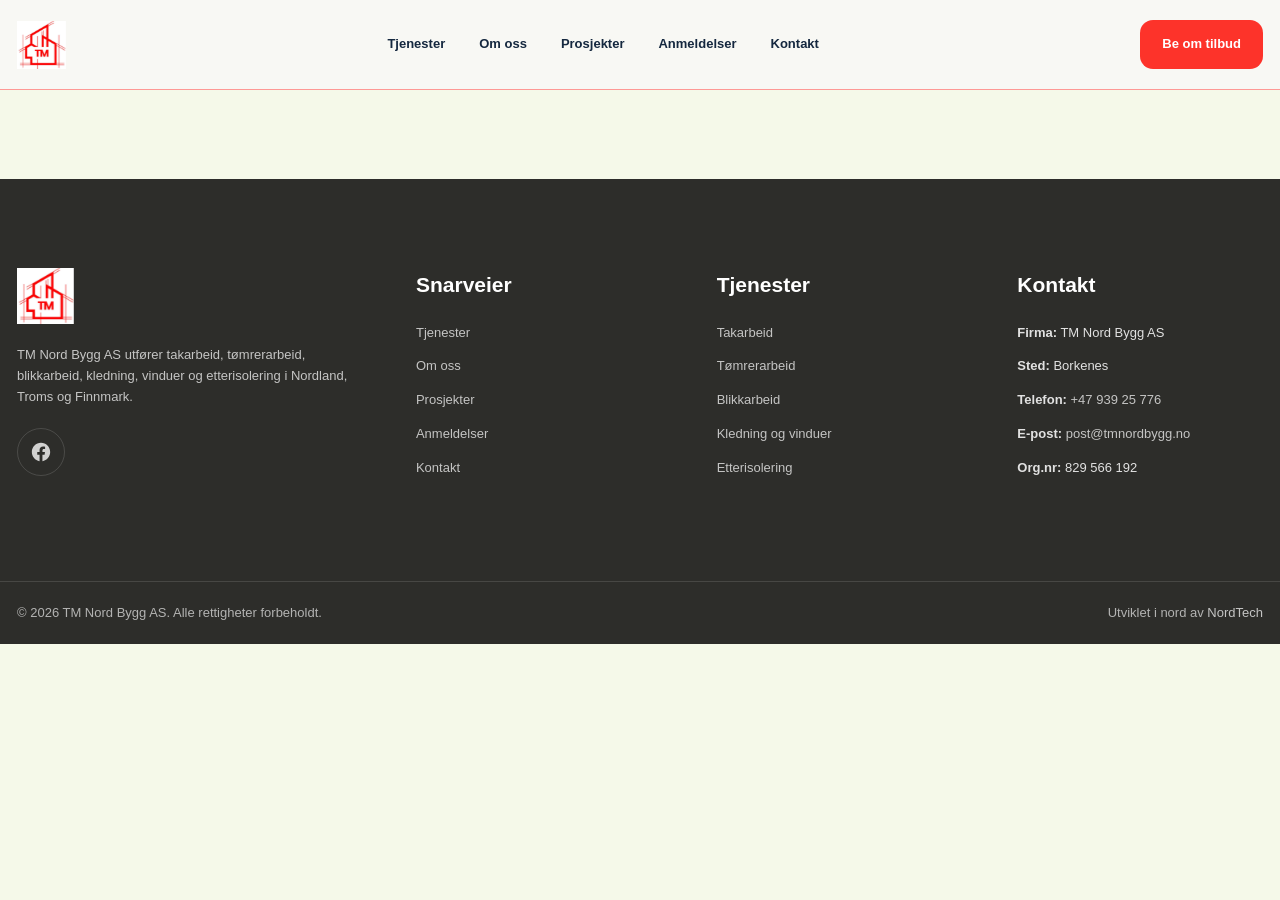
==== anmeldelser.html @ 3a271732 "change imgs to webp." ====
<!doctype html>
<html lang="no">
  <head>
    <meta charset="UTF-8" />
    <meta name="viewport" content="width=device-width, initial-scale=1.0" />
    <title>
      TM Nord Bygg AS | Tømrer- og takarbeid i Nordland og Troms og Finnmark
    </title>
    <meta
      name="description"
      content="TM Nord Bygg AS utfører takarbeid, tømrerarbeid, kledning, vinduer, etterisolering og utvalgte byggeprosjekter i Nordland, Troms og Finnmark."
    />
    <link rel="stylesheet" href="style.css" />
  </head>
  <body>
    <header class="site-header">
      <div class="container header-inner">
        <a href="index.html" class="logo">
          <img src="img/tmnordlogo 2.svg" alt="TM Nord Bygg AS" />
        </a>

        <nav class="main-nav" aria-label="Hovedmeny">
          <ul>
            <li><a href="tjenester.html">Tjenester</a></li>
            <li><a href="om.html">Om oss</a></li>
            <li><a href="prosjekter.html">Prosjekter</a></li>
            <li><a href="anmeldelser.html">Anmeldelser</a></li>
            <li><a href="kontakt.html">Kontakt</a></li>
          </ul>
        </nav>

        <a href="kontakt.html" class="btn btn-primary header-cta">Be om tilbud</a>

        <button
          class="menu-btn"
          type="button"
          aria-label="Åpne meny"
          aria-controls="menu-overlay"
          aria-expanded="false"
        >
          <span class="menu-icon" aria-hidden="true">
            <span></span>
            <span></span>
            <span></span>
          </span>
        </button>
      </div>

      <div class="menu-overlay" id="menu-overlay" aria-hidden="true">
        <div class="menu-panel">
          <nav class="menu-links" aria-label="Mobilmeny">
            <a href="tjenester.html">Tjenester</a>
            <a href="om.html">Om oss</a>
            <a href="prosjekter.html">Prosjekter</a>
            <a href="anmeldelser.html">Anmeldelser</a>
            <a href="kontakt.html">Kontakt</a>
            <a href="kontakt.html" class="btn btn-primary mobile-menu-cta"
              >Be om tilbud</a
            >
          </nav>
        </div>
      </div>
    </header>

    <footer class="site-footer">
  <div class="container footer-grid">
    <div class="footer-brand">
      <a href="index.html" class="footer-logo">
        <img src="img/tmnordlogo 2.svg" alt="TM Nord Bygg AS" />
      </a>

      <p class="footer-text">
        TM Nord Bygg AS utfører takarbeid, tømrerarbeid, blikkarbeid, kledning,
        vinduer og etterisolering i Nordland, Troms og Finnmark.
      </p>

      <a
        href="https://www.facebook.com/profile.php?id=100087555399994"
        target="_blank"
        rel="noopener noreferrer"
        class="footer-social"
        aria-label="Facebook"
      >
        <svg
          viewBox="0 0 24 24"
          aria-hidden="true"
          focusable="false"
        >
          <path
            d="M22 12.07C22 6.49 17.52 2 12 2S2 6.49 2 12.07c0 5.02 3.66 9.18 8.44 9.93v-7.02H7.9v-2.91h2.54V9.85c0-2.52 1.49-3.91 3.78-3.91 1.1 0 2.25.2 2.25.2v2.48H15.2c-1.25 0-1.64.78-1.64 1.58v1.89h2.8l-.45 2.91h-2.35V22c4.78-.75 8.44-4.91 8.44-9.93Z"
          />
        </svg>
      </a>
    </div>

    <div class="footer-column footer-nav">
      <h3>Snarveier</h3>
      <ul class="footer-links">
        <li><a href="tjenester.html">Tjenester</a></li>
        <li><a href="om.html">Om oss</a></li>
        <li><a href="prosjekter.html">Prosjekter</a></li>
        <li><a href="anmeldelser.html">Anmeldelser</a></li>
        <li><a href="kontakt.html">Kontakt</a></li>
      </ul>
    </div>

    <div class="footer-column footer-services">
      <h3>Tjenester</h3>
      <ul class="footer-links">
        <li><a href="tjenester.html">Takarbeid</a></li>
        <li><a href="tjenester.html">Tømrerarbeid</a></li>
        <li><a href="tjenester.html">Blikkarbeid</a></li>
        <li><a href="tjenester.html">Kledning og vinduer</a></li>
        <li><a href="tjenester.html">Etterisolering</a></li>
      </ul>
    </div>

    <div class="footer-column footer-contact-col">
      <h3>Kontakt</h3>
      <ul class="footer-contact">
        <li><strong>Firma:</strong> TM Nord Bygg AS</li>
        <li><strong>Sted:</strong> Borkenes</li>
        <li><strong>Telefon:</strong> <a href="tel:+4700000000">+47 939 25 776
</a></li>
        <li><strong>E-post:</strong> <a href="mailto:post@tmnordbygg.no">post@tmnordbygg.no</a></li>
        <li><strong>Org.nr:</strong> 829 566 192</li>
      </ul>
    </div>
  </div>

  <div class="footer-bottom">
    <div class="container footer-bottom-inner">
      <p>© 2026 TM Nord Bygg AS. Alle rettigheter forbeholdt.</p>
      <p>
        Utviklet i nord av
        <a
          href="https://nordtech.as"
          target="_blank"
          rel="noopener noreferrer"
        >
          NordTech
        </a>
      </p>
    </div>
  </div>
</footer>
    </main>
  </body>
  <script src="main.js"></script>
</html>
---- style.css ----
:root {
  /* Global colors */
  --color-bg: #f5f9e9;
  --color-surface: #f5f9e9;
  --color-surface-muted: #fe9995;
  --color-text: #15283f;
  --color-text-soft: #15283f;
  --color-heading: #15283f;
  --color-primary: #fd332a;
  --color-primary-hover: #15283f;
  --color-accent: #fd332a;
  --color-border: #fe9995;
  --color-shadow: rgba(0, 0, 0, 0.08);

  /* Fibonacci scale */
  --f-8: 8px;
  --f-13: 13px;
  --f-21: 21px;
  --f-34: 34px;
  --f-55: 55px;
  --f-89: 89px;
  --f-144: 144px;

  /* Typography */
  --text-xs: var(--f-13);
  --text-sm: var(--f-13);
  --text-base: var(--f-21);
  --text-md: var(--f-21);
  --text-lg: var(--f-34);
  --text-xl: var(--f-55);
  --text-hero: var(--f-55);

  /* Layout */
  --container-width: 1440px;
  --radius-sm: var(--f-13);
  --radius-md: var(--f-21);
  --radius-lg: var(--f-34);

  --space-8: var(--f-8);
  --space-13: var(--f-13);
  --space-21: var(--f-21);
  --space-34: var(--f-34);
  --space-55: var(--f-55);
  --space-89: var(--f-89);
  --space-144: var(--f-144);

  --shadow-soft: 0 var(--f-8) var(--f-21) var(--color-shadow);
  --transition: 0.3s ease;
  --header-height: 89px;
}

*,
*::before,
*::after {
  box-sizing: border-box;
}

html {
  scroll-behavior: smooth;
}

body {
  margin: 0;
  font-family: Arial, Helvetica, sans-serif;
  font-size: var(--text-sm);
  line-height: 1.6;
  color: var(--color-text);
  background: var(--color-bg);
}

body.menu-open {
  overflow: hidden;
}

img {
  display: block;
  max-width: 100%;
}

a {
  color: inherit;
  text-decoration: none;
}

p,
ul,
h1,
h2,
h3 {
  margin-top: 0;
}

.container {
  width: min(100% - var(--space-34), var(--container-width));
  margin-inline: auto;
}

.section {
  padding-block: var(--space-89);
}

.site-header {
  position: sticky;
  top: 0;
  z-index: 1000;
  background: rgba(248, 248, 245, 0.92);
  backdrop-filter: blur(var(--f-13));
  border-bottom: 1px solid var(--color-border);
}

.header-inner {
  position: relative;
  display: flex;
  align-items: center;
  justify-content: space-between;
  gap: var(--space-21);
  min-height: var(--space-89);
}

.logo {
  font-size: var(--text-base);
  font-weight: 700;
  color: var(--color-heading);
  letter-spacing: 0.02em;
}

.logo img {
  height: 48px;
  width: auto;
}

.main-nav ul {
  display: flex;
  align-items: center;
  gap: var(--space-34);
  padding: 0;
  margin: 0;
  list-style: none;
}

.main-nav a {
  color: var(--color-text-soft);
  font-weight: 600;
  transition: color var(--transition);
}

.main-nav a:hover,
.main-nav a:focus-visible {
  color: var(--color-primary);
}

.btn {
  display: inline-flex;
  align-items: center;
  justify-content: center;
  padding: var(--space-13) var(--space-21);
  border-radius: var(--radius-sm);
  border: 1px solid transparent;
  font-size: var(--text-sm);
  font-weight: 700;
  transition:
    background var(--transition),
    color var(--transition),
    border-color var(--transition),
    transform var(--transition);
}

.btn:hover,
.btn:focus-visible {
  transform: translateY(-2px);
}

.btn-primary {
  background: var(--color-primary);
  color: #ffffff;
}

.btn-primary:hover,
.btn-primary:focus-visible {
  background: var(--color-primary-hover);
}

.btn-secondary {
  background: transparent;
  color: var(--color-heading);
  border-color: var(--color-border);
}

.btn-secondary:hover,
.btn-secondary:focus-visible {
  border-color: var(--color-primary);
  color: var(--color-primary);
}

.text-link {
  display: inline-block;
  margin-top: var(--space-21);
  color: var(--color-primary);
  font-weight: 700;
}

.eyebrow {
  margin-bottom: var(--space-13);
  font-size: var(--text-xs);
  font-weight: 700;
  letter-spacing: 0.08em;
  text-transform: uppercase;
  color: var(--color-accent);
}

.section-heading {
  max-width: 987px;
  margin-inline: auto;
  margin-bottom: var(--space-55);
  text-align: center;
}

.section-heading.left {
  margin-inline: 0;
  text-align: left;
}

.section-heading h2 {
  margin-bottom: var(--space-21);
  font-size: var(--text-xl);
  line-height: 1.1;
  color: var(--color-heading);
}

.section-heading p {
  color: var(--color-text-soft);
  font-size: var(--text-sm);
}

.hero {
  padding-top: var(--space-89);
  padding-bottom: var(--space-144);
  background-image: url('img/snow-guard-for-safety-in-winter-on-house-roof-top-2026-03-17-05-08-16-utc.webp');
  background-size: cover;
  background-position: center;
}

.hero-grid {
  display: grid;
  grid-template-columns: 1.618fr 1fr;
  gap: var(--space-55);
  align-items: center;
}

.hero-content {
  background-color: rgba(255, 255, 255, 0.7);
  padding: var(--space-34);
  border-radius: var(--radius-md);
  display: flex;
  flex-direction: column;
  gap: var(--space-21);
}

.hero-content h1 {
  max-width: 987px;
  margin-bottom: var(--space-34);
  font-size: var(--text-hero);
  line-height: 1.05;
  color: var(--color-heading);
}

.hero-text {
  max-width: 754px;
  margin-bottom: var(--space-34);
  font-size: var(--text-base);
  color: var(--color-text-soft);
}

.hero-actions {
  display: flex;
  flex-wrap: wrap;
  gap: var(--space-21);
  margin-bottom: var(--space-34);
}

.card-label {
  margin-bottom: var(--space-13);
  font-size: var(--text-xs);
  font-weight: 700;
  color: var(--color-accent);
  text-transform: uppercase;
  letter-spacing: 0.08em;
}

.hero-card-box h2 {
  margin-bottom: var(--space-21);
  font-size: var(--text-lg);
  line-height: 1.12;
  color: var(--color-heading);
}

.hero-card-box p {
  color: var(--color-text-soft);
}

.service-grid,
.project-grid,
.review-grid {
  display: grid;
  grid-template-columns: repeat(2, 1fr);
  gap: var(--space-34);
}

.project-card,
.review-card,
.why-card,
.fact-card {
  background: var(--color-surface);
  border: 1px solid var(--color-border);
  border-radius: var(--radius-md);
  box-shadow: var(--shadow-soft);
}

.service-card {
  position: relative;
  overflow: hidden;
  min-height: 320px;
  padding: var(--space-34);
  display: flex;
  flex-direction: column;
  justify-content: flex-end;
  background-size: cover;
  background-position: center;
  background-repeat: no-repeat;
  border: 1px solid var(--color-border);
  border-radius: var(--radius-md);
  box-shadow: var(--shadow-soft);
  isolation: isolate;
}

.service-card::before {
  content: '';
  position: absolute;
  inset: 0;
  background: linear-gradient(
    to top,
    rgba(45, 45, 42, 0.78) 0%,
    rgba(45, 45, 42, 0.5) 45%,
    rgba(45, 45, 42, 0.2) 100%
  );
  z-index: -1;
}

.service-card h3,
.service-card p {
  position: relative;
  z-index: 1;
}

.service-card h3 {
  margin-bottom: var(--space-13);
  font-size: var(--text-lg);
  line-height: 1.15;
  color: #ffffff;
}

.service-card p {
  color: rgba(255, 255, 255, 0.9);
}

.service-card-roof {
  background-image: url('img/roof.webp');
}

.service-card-carpentry {
  background-image: url('img/tomrer.webp');
}

.service-card-facade {
  background-image: url('img/kledning.webp');
}

.service-card-blikk {
  background-image: url('img/blikk.webp');
}
.service-cta {
  margin-top: var(--space-34);
  display: flex;

  align-items: stretch;
}
.why-card h3,
.project-body h3,
.review-top h3 {
  margin-bottom: var(--space-13);
  font-size: var(--text-lg);
  line-height: 1.15;
  color: var(--color-heading);
}

.why-card p,
.project-body p,
.review-text,
.about-content p,
.fact-card p {
  color: var(--color-text-soft);
}

.about-grid {
  display: grid;
  grid-template-columns: 1.618fr 1fr;
  gap: var(--space-55);
  align-items: start;
}

.about-content p + p {
  margin-top: var(--space-21);
}

.about-facts {
  display: grid;
  gap: var(--space-21);
}

.fact-card {
  padding: var(--space-34);
}

.fact-number {
  display: inline-block;
  margin-bottom: var(--space-13);
  font-size: var(--text-lg);
  font-weight: 700;
  color: var(--color-accent);
}

.project-card {
  overflow: hidden;
}

.project-image {
  min-height: 233px;
  background-size: cover;
  background-position: center;
}

.project-image-one {
  background:
    linear-gradient(rgba(17, 21, 18, 0.28), rgba(17, 21, 18, 0.28)),
    url('img/byttetak.webp');
  background-size: cover;
  background-position: center;
  background-repeat: no-repeat;
}

.project-image-two {
  background:
    linear-gradient(rgba(17, 21, 18, 0.28), rgba(17, 21, 18, 0.28)),
    url('img/byttekledning.webp');
  background-size: cover;
  background-position: center;
  background-repeat: no-repeat;
}

.project-image-three {
  background:
    linear-gradient(rgba(17, 21, 18, 0.28), rgba(17, 21, 18, 0.28)),
    url('img/bytteavtak.webp');
  background-size: cover;
  background-position: center;
  background-repeat: no-repeat;
}

.project-body {
  padding: var(--space-34);
}

.project-meta {
  margin-bottom: var(--space-13);
  font-size: var(--text-xs);
}

.why-grid {
  display: grid;
  grid-template-columns: repeat(4, 1fr);
  gap: var(--space-21);
}

.why-card {
  padding: var(--space-34);
}

.review-card {
  padding: var(--space-34);
}

.review-top {
  display: flex;
  align-items: start;
  justify-content: space-between;
  gap: var(--space-21);
  margin-bottom: var(--space-21);
}

.stars {
  font-size: var(--text-sm);
  color: goldenrod;
  white-space: nowrap;
}

.review-text {
  margin-bottom: var(--space-34);
}

.review-author {
  display: flex;
  align-items: center;
  gap: var(--space-13);
}

.author-badge {
  display: grid;
  place-items: center;
  width: var(--space-55);
  height: var(--space-55);
  border-radius: 50%;
  background: var(--color-primary);
  color: #ffffff;
  font-weight: 700;
}

.author-badge-1 {
  background: #fd332a;
}

.author-badge-2 {
  background: #007bff;
}

.author-badge-3 {
  background: #28a745;
}

.cta-box {
  display: flex;
  align-items: center;
  justify-content: space-between;
  gap: var(--space-34);
  padding: var(--space-55);
  background: var(--color-primary-hover);
  border-radius: var(--radius-lg);
  box-shadow: var(--shadow-soft);
}

.cta-content .eyebrow {
  color: #f3d9a8;
}

.cta-content h2 {
  margin-bottom: var(--space-21);
  font-size: var(--text-xl);
  line-height: 1.1;
  color: #ffffff;
}

.cta-content p {
  margin: 0;
  color: rgba(255, 255, 255, 0.84);
}

.cta-actions {
  display: flex;
  flex-wrap: wrap;
  gap: var(--space-21);
}

.cta .btn-primary {
  background: #ffffff;
  color: var(--color-primary);
}

.cta .btn-primary:hover,
.cta .btn-primary:focus-visible {
  background: var(--color-surface-muted);
}

.cta .btn-secondary {
  color: #ffffff;
  border-color: rgba(255, 255, 255, 0.34);
}

.cta .btn-secondary:hover,
.cta .btn-secondary:focus-visible {
  border-color: #ffffff;
  color: #ffffff;
}

/* MOBILE MENU */
.menu-btn {
  display: none;
  position: relative;
  z-index: 1002;
  width: 55px;
  height: 55px;
  padding: 0;
  border: 1px solid var(--color-border);
  border-radius: 50%;
  background: var(--color-surface);
  cursor: pointer;
}

.menu-icon {
  position: relative;
  display: block;
  width: 24px;
  height: 18px;
  margin: 0 auto;
}

.menu-icon span {
  position: absolute;
  left: 0;
  width: 100%;
  height: 2px;
  border-radius: 999px;
  background: var(--color-heading);
  transition:
    transform 0.3s ease,
    opacity 0.3s ease,
    top 0.3s ease;
}

.menu-icon span:nth-child(1) {
  top: 0;
}

.menu-icon span:nth-child(2) {
  top: 8px;
}

.menu-icon span:nth-child(3) {
  top: 16px;
}

.menu-btn.is-open .menu-icon span:nth-child(1) {
  top: 8px;
  transform: rotate(45deg);
}

.menu-btn.is-open .menu-icon span:nth-child(2) {
  opacity: 0;
}

.menu-btn.is-open .menu-icon span:nth-child(3) {
  top: 8px;
  transform: rotate(-45deg);
}

.menu-overlay {
  position: fixed;
  top: var(--header-height);
  left: 0;
  width: 100%;
  height: calc(100dvh - var(--header-height));
  background: rgba(45, 45, 42, 0.45);
  opacity: 0;
  visibility: hidden;
  pointer-events: none;
  transition:
    opacity 0.3s ease,
    visibility 0.3s ease;
  z-index: 999;
}

.menu-overlay.is-open {
  opacity: 1;
  visibility: visible;
  pointer-events: auto;
}

.menu-panel {
  width: 100%;
  background: var(--color-bg);
  border-top: 1px solid var(--color-border);
  box-shadow: var(--shadow-soft);
  transform: translateY(-20px);
  opacity: 0;
  transition:
    transform 0.3s ease,
    opacity 0.3s ease;
}

.menu-overlay.is-open .menu-panel {
  transform: translateY(0);
  opacity: 1;
}

.menu-links {
  display: flex;
  flex-direction: column;
  gap: var(--space-8);
  width: min(100% - var(--space-21), var(--container-width));
  margin: 0 auto;
  padding: var(--space-34) 0;
}

.menu-links a {
  padding: var(--space-13) 0;
  font-size: var(--text-md);
  font-weight: 700;
  color: var(--color-heading);
  border-bottom: 1px solid rgba(0, 0, 0, 0.08);
}

.menu-links a:last-child {
  border-bottom: 0;
}

.mobile-menu-cta {
  margin-top: var(--space-13);
  width: 100%;
}

@media (max-width: 1200px) {
  .hero-grid,
  .about-grid,
  .why-grid {
    grid-template-columns: 1fr 1fr;
  }

  .why-grid {
    gap: var(--space-34);
  }
}

@media (max-width: 987px) {
  .main-nav,
  .header-cta {
    display: none;
  }

  .menu-btn {
    display: inline-flex;
    align-items: center;
    justify-content: center;
    flex-shrink: 0;
  }

  .hero-grid,
  .about-grid,
  .service-grid,
  .project-grid,
  .review-grid,
  .why-grid,
  .cta-box {
    grid-template-columns: 1fr;
  }

  .hero-grid,
  .about-grid {
    display: grid;
  }

  .cta-box {
    display: grid;
  }

  .hero-content h1 {
    font-size: var(--text-xl);
  }

  .section-heading h2,
  .cta-content h2 {
    font-size: var(--text-lg);
  }

  .hero-text,
  .project-body h3,
  .why-card h3,
  .review-top h3 {
    font-size: var(--text-md);
  }
}

@media (min-width: 988px) {
  .menu-overlay {
    display: none;
  }
}

@media (max-width: 610px) {
  :root {
    --header-height: 72px;
  }

  .section {
    padding-block: var(--space-55);
  }

  .header-inner {
    min-height: var(--space-55);
  }

  .logo img {
    height: 40px;
  }

  .hero {
    padding-top: var(--space-55);
    padding-bottom: var(--space-89);
  }

  .hero-actions,
  .cta-actions {
    flex-direction: column;
    align-items: stretch;
  }

  .container {
    width: min(100% - var(--space-21), var(--container-width));
  }

  .service-card,
  .project-body,
  .review-card,
  .why-card,
  .fact-card,
  .cta-box,
  .hero-content {
    padding: var(--space-21);
  }

  .menu-btn {
    width: 48px;
    height: 48px;
  }

  .menu-links {
    padding: var(--space-21) 0;
  }
}
.site-footer {
  margin-top: var(--space-89);
  background: #2d2d2a;
  color: rgba(255, 255, 255, 0.86);
}

.footer-grid {
  display: grid;
  grid-template-columns: 1.4fr 1fr 1fr 1fr;
  gap: var(--space-55);
  padding-block: var(--space-89);
}

.footer-logo img {
  height: 56px;
  width: auto;
  margin-bottom: var(--space-21);
}

.footer-text {
  max-width: 420px;
  margin-bottom: var(--space-21);
  color: rgba(255, 255, 255, 0.72);
}

.footer-column h3 {
  margin-bottom: var(--space-21);
  font-size: var(--text-base);
  color: #ffffff;
}

.footer-links,
.footer-contact {
  margin: 0;
  padding: 0;
  list-style: none;
}

.footer-links li,
.footer-contact li {
  margin-bottom: var(--space-13);
}

.footer-links a,
.footer-contact a,
.footer-bottom a {
  color: rgba(255, 255, 255, 0.72);
  transition: color var(--transition);
}

.footer-links a:hover,
.footer-links a:focus-visible,
.footer-contact a:hover,
.footer-contact a:focus-visible,
.footer-bottom a:hover,
.footer-bottom a:focus-visible {
  color: var(--color-surface-muted);
}

.footer-social {
  display: inline-flex;
  align-items: center;
  justify-content: center;
  width: 48px;
  height: 48px;
  border: 1px solid rgba(255, 255, 255, 0.14);
  border-radius: 50%;
  color: rgba(255, 255, 255, 0.78);
  transition:
    color var(--transition),
    border-color var(--transition),
    transform var(--transition),
    background var(--transition);
}

.footer-social svg {
  width: 22px;
  height: 22px;
  fill: currentColor;
}

.footer-social:hover,
.footer-social:focus-visible {
  color: #ffffff;
  border-color: var(--color-surface-muted);
  background: rgba(255, 255, 255, 0.06);
  transform: translateY(-2px);
}

.footer-bottom {
  border-top: 1px solid rgba(255, 255, 255, 0.12);
}

.footer-bottom-inner {
  display: flex;
  align-items: center;
  justify-content: space-between;
  gap: var(--space-21);
  padding-block: var(--space-21);
}

.footer-bottom p {
  margin: 0;
  color: rgba(255, 255, 255, 0.64);
}

@media (max-width: 987px) {
  .footer-grid {
    grid-template-columns: 1fr 1fr;
    gap: var(--space-34);
    padding-block: var(--space-55);
  }

  .footer-bottom-inner {
    flex-direction: column;
    align-items: flex-start;
  }
}

@media (max-width: 610px) {
  .site-footer {
    margin-top: var(--space-55);
  }

  .footer-grid {
    grid-template-columns: 1fr 1fr;
    gap: var(--space-34) var(--space-21);
    padding-block: var(--space-34);
    align-items: start;
  }

  .footer-brand,
  .footer-services {
    display: none;
  }

  .footer-nav,
  .footer-contact-col {
    display: block;
  }

  .footer-column h3 {
    margin-bottom: var(--space-13);
    font-size: var(--text-sm);
  }

  .footer-links li,
  .footer-contact li {
    margin-bottom: var(--space-8);
    font-size: 14px;
    line-height: 1.45;
  }

  .footer-contact strong {
    display: block;
    margin-bottom: 2px;
    color: rgba(255, 255, 255, 0.92);
    font-size: 13px;
  }

  .footer-bottom-inner {
    flex-direction: column;

    gap: 6px;
    padding-block: var(--space-13);
  }

  .footer-bottom p {
    font-size: 13px;
    line-height: 1.4;
    text-align: center;
  }
}
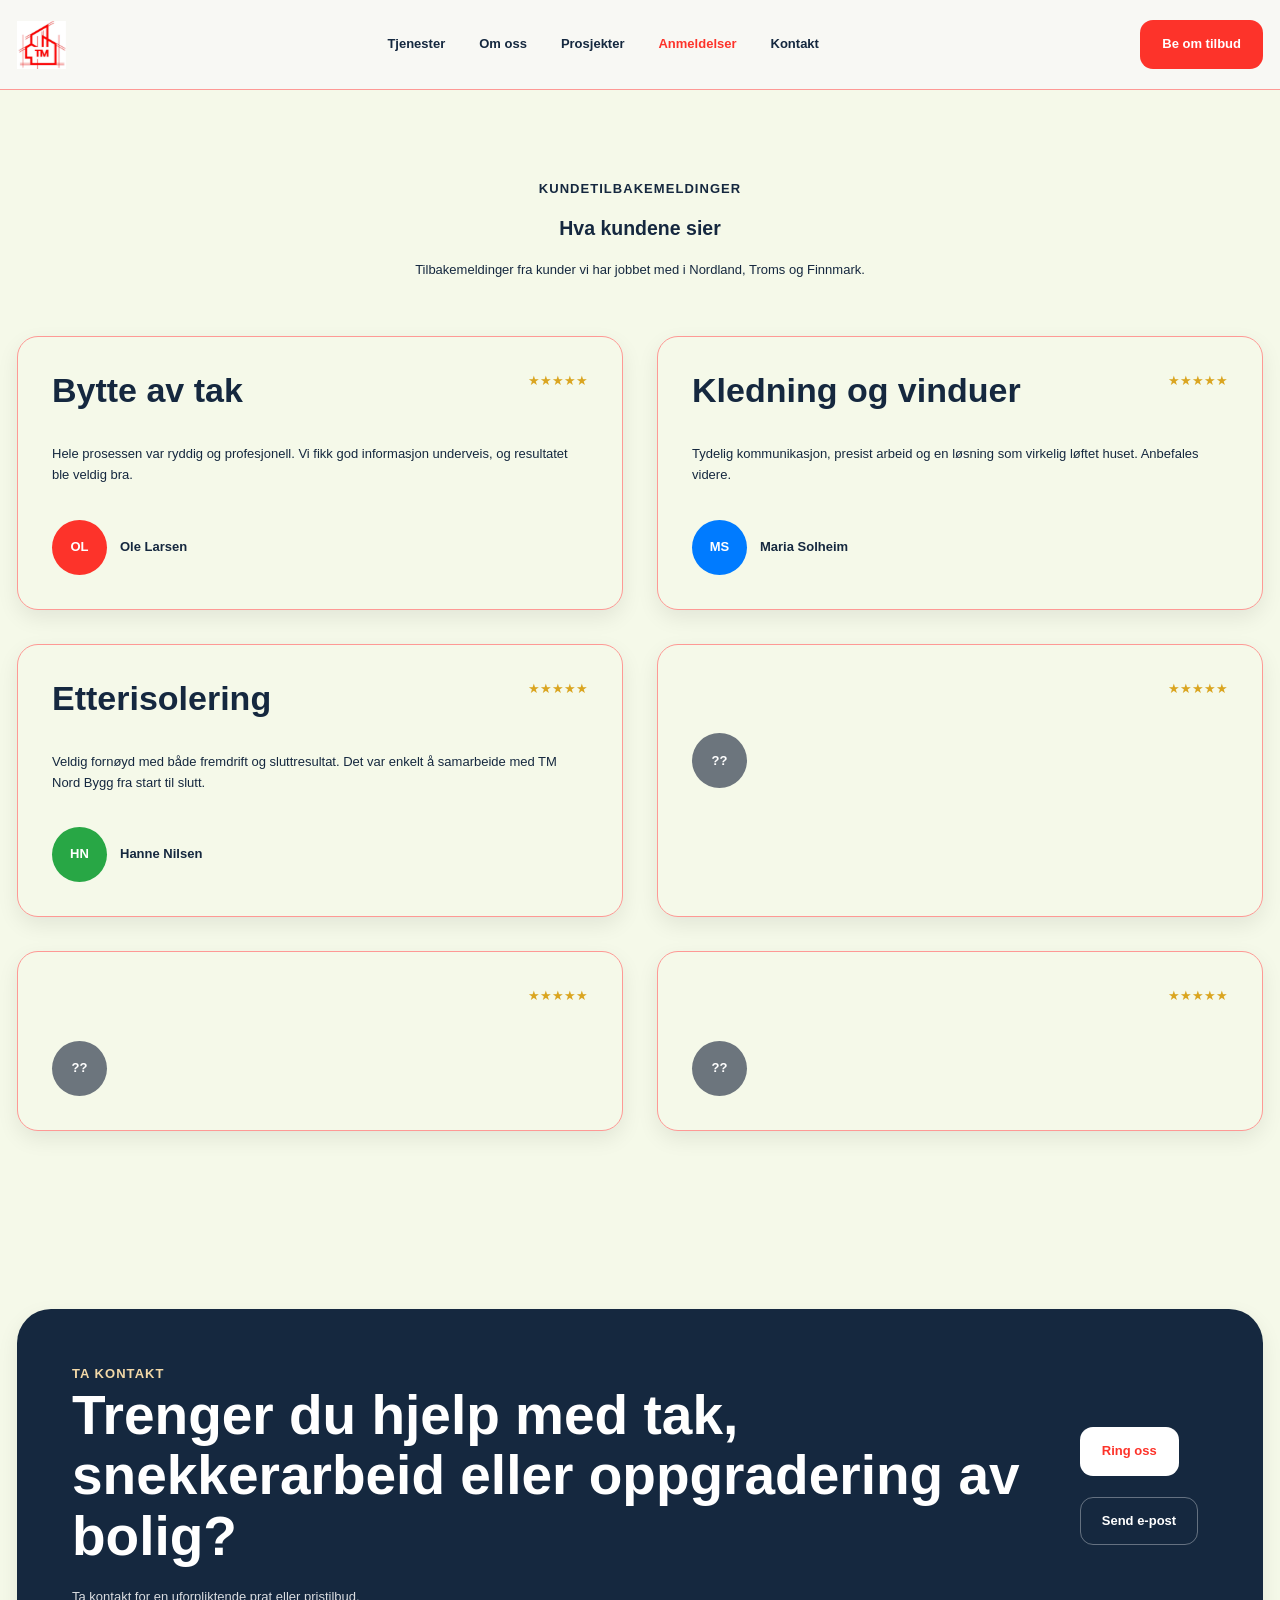
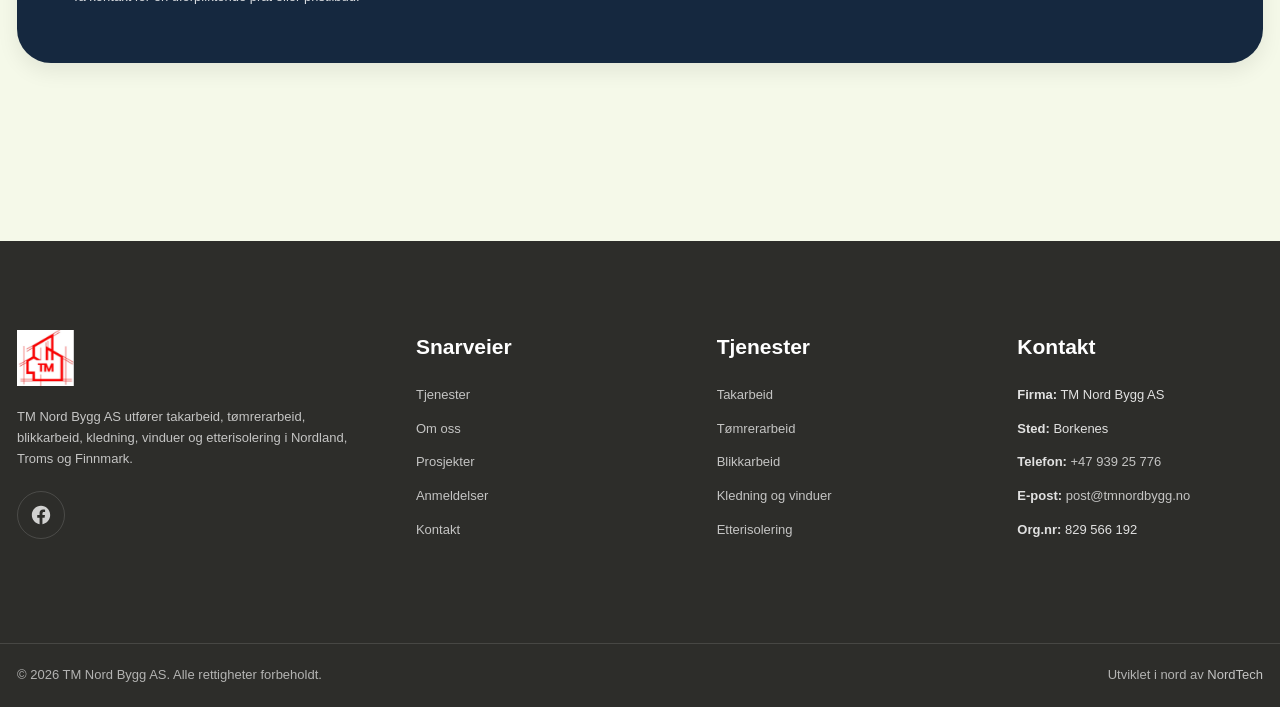
==== commit 87e16100: "rebuild from one to multipage" ====
--- a/anmeldelser.html
+++ b/anmeldelser.html
@@ -3,12 +3,10 @@
   <head>
     <meta charset="UTF-8" />
     <meta name="viewport" content="width=device-width, initial-scale=1.0" />
-    <title>
-      TM Nord Bygg AS | Tømrer- og takarbeid i Nordland og Troms og Finnmark
-    </title>
+    <title>Anmeldelser | TM Nord Bygg AS</title>
     <meta
       name="description"
-      content="TM Nord Bygg AS utfører takarbeid, tømrerarbeid, kledning, vinduer, etterisolering og utvalgte byggeprosjekter i Nordland, Troms og Finnmark."
+      content="Les hva kundene sier om TM Nord Bygg AS – vurderinger og tilbakemeldinger fra gjennomførte prosjekter i Nord-Norge."
     />
     <link rel="stylesheet" href="style.css" />
   </head>
@@ -16,9 +14,8 @@
     <header class="site-header">
       <div class="container header-inner">
         <a href="index.html" class="logo">
-          <img src="img/tmnordlogo 2.svg" alt="TM Nord Bygg AS" />
+          <img src="img/tmnordlogo-2.svg" alt="TM Nord Bygg AS" />
         </a>
-
         <nav class="main-nav" aria-label="Hovedmeny">
           <ul>
             <li><a href="tjenester.html">Tjenester</a></li>
@@ -28,24 +25,11 @@
             <li><a href="kontakt.html">Kontakt</a></li>
           </ul>
         </nav>
-
         <a href="kontakt.html" class="btn btn-primary header-cta">Be om tilbud</a>
-
-        <button
-          class="menu-btn"
-          type="button"
-          aria-label="Åpne meny"
-          aria-controls="menu-overlay"
-          aria-expanded="false"
-        >
-          <span class="menu-icon" aria-hidden="true">
-            <span></span>
-            <span></span>
-            <span></span>
-          </span>
+        <button class="menu-btn" type="button" aria-label="Åpne meny" aria-controls="menu-overlay" aria-expanded="false">
+          <span class="menu-icon" aria-hidden="true"><span></span><span></span><span></span></span>
         </button>
       </div>
-
       <div class="menu-overlay" id="menu-overlay" aria-hidden="true">
         <div class="menu-panel">
           <nav class="menu-links" aria-label="Mobilmeny">
@@ -54,97 +38,170 @@
             <a href="prosjekter.html">Prosjekter</a>
             <a href="anmeldelser.html">Anmeldelser</a>
             <a href="kontakt.html">Kontakt</a>
-            <a href="kontakt.html" class="btn btn-primary mobile-menu-cta"
-              >Be om tilbud</a
-            >
+            <a href="kontakt.html" class="btn btn-primary mobile-menu-cta">Be om tilbud</a>
           </nav>
         </div>
       </div>
     </header>
 
+    <main>
+      <section class="reviews section">
+        <div class="container">
+          <div class="section-heading">
+            <p class="eyebrow">Kundetilbakemeldinger</p>
+            <h1>Hva kundene sier</h1>
+            <p>Tilbakemeldinger fra kunder vi har jobbet med i Nordland, Troms og Finnmark.</p>
+          </div>
+
+          <div class="review-grid">
+            <article class="review-card">
+              <div class="review-top">
+                <h3>Bytte av tak</h3>
+                <div class="stars" aria-label="5 av 5 stjerner">★★★★★</div>
+              </div>
+              <p class="review-text">Hele prosessen var ryddig og profesjonell. Vi fikk god informasjon underveis, og resultatet ble veldig bra.</p>
+              <div class="review-author">
+                <div class="author-badge author-badge-1">OL</div>
+                <div><strong>Ole Larsen</strong></div>
+              </div>
+            </article>
+
+            <article class="review-card">
+              <div class="review-top">
+                <h3>Kledning og vinduer</h3>
+                <div class="stars" aria-label="5 av 5 stjerner">★★★★★</div>
+              </div>
+              <p class="review-text">Tydelig kommunikasjon, presist arbeid og en løsning som virkelig løftet huset. Anbefales videre.</p>
+              <div class="review-author">
+                <div class="author-badge author-badge-2">MS</div>
+                <div><strong>Maria Solheim</strong></div>
+              </div>
+            </article>
+
+            <article class="review-card">
+              <div class="review-top">
+                <h3>Etterisolering</h3>
+                <div class="stars" aria-label="5 av 5 stjerner">★★★★★</div>
+              </div>
+              <p class="review-text">Veldig fornøyd med både fremdrift og sluttresultat. Det var enkelt å samarbeide med TM Nord Bygg fra start til slutt.</p>
+              <div class="review-author">
+                <div class="author-badge author-badge-3">HN</div>
+                <div><strong>Hanne Nilsen</strong></div>
+              </div>
+            </article>
+
+            <!-- TODO: prawdziwe dane – anmeldelse 4 -->
+            <article class="review-card">
+              <div class="review-top">
+                <h3><!-- TODO: tjenesteType --></h3>
+                <div class="stars" aria-label="5 av 5 stjerner">★★★★★</div>
+              </div>
+              <p class="review-text"><!-- TODO: anmeldelsestekst --></p>
+              <div class="review-author">
+                <div class="author-badge" style="background:#6c757d">??</div>
+                <div><strong><!-- TODO: navn --></strong></div>
+              </div>
+            </article>
+
+            <!-- TODO: prawdziwe dane – anmeldelse 5 -->
+            <article class="review-card">
+              <div class="review-top">
+                <h3><!-- TODO: tjenesteType --></h3>
+                <div class="stars" aria-label="5 av 5 stjerner">★★★★★</div>
+              </div>
+              <p class="review-text"><!-- TODO: anmeldelsestekst --></p>
+              <div class="review-author">
+                <div class="author-badge" style="background:#6c757d">??</div>
+                <div><strong><!-- TODO: navn --></strong></div>
+              </div>
+            </article>
+
+            <!-- TODO: prawdziwe dane – anmeldelse 6 -->
+            <article class="review-card">
+              <div class="review-top">
+                <h3><!-- TODO: tjenesteType --></h3>
+                <div class="stars" aria-label="5 av 5 stjerner">★★★★★</div>
+              </div>
+              <p class="review-text"><!-- TODO: anmeldelsestekst --></p>
+              <div class="review-author">
+                <div class="author-badge" style="background:#6c757d">??</div>
+                <div><strong><!-- TODO: navn --></strong></div>
+              </div>
+            </article>
+          </div>
+        </div>
+      </section>
+
+      <section class="cta section">
+        <div class="container cta-box">
+          <div class="cta-content">
+            <p class="eyebrow">Ta kontakt</p>
+            <h2>Trenger du hjelp med tak, snekkerarbeid eller oppgradering av bolig?</h2>
+            <p>Ta kontakt for en uforpliktende prat eller pristilbud.</p>
+          </div>
+          <div class="cta-actions">
+            <a href="tel:+4793925776" class="btn btn-primary">Ring oss</a>
+            <a href="mailto:post@tmnordbygg.no" class="btn btn-secondary">Send e-post</a>
+          </div>
+        </div>
+      </section>
+    </main>
+
     <footer class="site-footer">
-  <div class="container footer-grid">
-    <div class="footer-brand">
-      <a href="index.html" class="footer-logo">
-        <img src="img/tmnordlogo 2.svg" alt="TM Nord Bygg AS" />
-      </a>
-
-      <p class="footer-text">
-        TM Nord Bygg AS utfører takarbeid, tømrerarbeid, blikkarbeid, kledning,
-        vinduer og etterisolering i Nordland, Troms og Finnmark.
-      </p>
-
-      <a
-        href="https://www.facebook.com/profile.php?id=100087555399994"
-        target="_blank"
-        rel="noopener noreferrer"
-        class="footer-social"
-        aria-label="Facebook"
-      >
-        <svg
-          viewBox="0 0 24 24"
-          aria-hidden="true"
-          focusable="false"
-        >
-          <path
-            d="M22 12.07C22 6.49 17.52 2 12 2S2 6.49 2 12.07c0 5.02 3.66 9.18 8.44 9.93v-7.02H7.9v-2.91h2.54V9.85c0-2.52 1.49-3.91 3.78-3.91 1.1 0 2.25.2 2.25.2v2.48H15.2c-1.25 0-1.64.78-1.64 1.58v1.89h2.8l-.45 2.91h-2.35V22c4.78-.75 8.44-4.91 8.44-9.93Z"
-          />
-        </svg>
-      </a>
-    </div>
-
-    <div class="footer-column footer-nav">
-      <h3>Snarveier</h3>
-      <ul class="footer-links">
-        <li><a href="tjenester.html">Tjenester</a></li>
-        <li><a href="om.html">Om oss</a></li>
-        <li><a href="prosjekter.html">Prosjekter</a></li>
-        <li><a href="anmeldelser.html">Anmeldelser</a></li>
-        <li><a href="kontakt.html">Kontakt</a></li>
-      </ul>
-    </div>
-
-    <div class="footer-column footer-services">
-      <h3>Tjenester</h3>
-      <ul class="footer-links">
-        <li><a href="tjenester.html">Takarbeid</a></li>
-        <li><a href="tjenester.html">Tømrerarbeid</a></li>
-        <li><a href="tjenester.html">Blikkarbeid</a></li>
-        <li><a href="tjenester.html">Kledning og vinduer</a></li>
-        <li><a href="tjenester.html">Etterisolering</a></li>
-      </ul>
-    </div>
-
-    <div class="footer-column footer-contact-col">
-      <h3>Kontakt</h3>
-      <ul class="footer-contact">
-        <li><strong>Firma:</strong> TM Nord Bygg AS</li>
-        <li><strong>Sted:</strong> Borkenes</li>
-        <li><strong>Telefon:</strong> <a href="tel:+4700000000">+47 939 25 776
-</a></li>
-        <li><strong>E-post:</strong> <a href="mailto:post@tmnordbygg.no">post@tmnordbygg.no</a></li>
-        <li><strong>Org.nr:</strong> 829 566 192</li>
-      </ul>
-    </div>
-  </div>
-
-  <div class="footer-bottom">
-    <div class="container footer-bottom-inner">
-      <p>© 2026 TM Nord Bygg AS. Alle rettigheter forbeholdt.</p>
-      <p>
-        Utviklet i nord av
-        <a
-          href="https://nordtech.as"
-          target="_blank"
-          rel="noopener noreferrer"
-        >
-          NordTech
-        </a>
-      </p>
-    </div>
-  </div>
-</footer>
-    </main>
+      <div class="container footer-grid">
+        <div class="footer-brand">
+          <a href="index.html" class="footer-logo">
+            <img src="img/tmnordlogo-2.svg" alt="TM Nord Bygg AS" />
+          </a>
+          <p class="footer-text">
+            TM Nord Bygg AS utfører takarbeid, tømrerarbeid, blikkarbeid, kledning,
+            vinduer og etterisolering i Nordland, Troms og Finnmark.
+          </p>
+          <a href="https://www.facebook.com/profile.php?id=100087555399994" target="_blank" rel="noopener noreferrer" class="footer-social" aria-label="Facebook">
+            <svg viewBox="0 0 24 24" aria-hidden="true" focusable="false">
+              <path d="M22 12.07C22 6.49 17.52 2 12 2S2 6.49 2 12.07c0 5.02 3.66 9.18 8.44 9.93v-7.02H7.9v-2.91h2.54V9.85c0-2.52 1.49-3.91 3.78-3.91 1.1 0 2.25.2 2.25.2v2.48H15.2c-1.25 0-1.64.78-1.64 1.58v1.89h2.8l-.45 2.91h-2.35V22c4.78-.75 8.44-4.91 8.44-9.93Z" />
+            </svg>
+          </a>
+        </div>
+        <div class="footer-column footer-nav">
+          <h3>Snarveier</h3>
+          <ul class="footer-links">
+            <li><a href="tjenester.html">Tjenester</a></li>
+            <li><a href="om.html">Om oss</a></li>
+            <li><a href="prosjekter.html">Prosjekter</a></li>
+            <li><a href="anmeldelser.html">Anmeldelser</a></li>
+            <li><a href="kontakt.html">Kontakt</a></li>
+          </ul>
+        </div>
+        <div class="footer-column footer-services">
+          <h3>Tjenester</h3>
+          <ul class="footer-links">
+            <li><a href="tjenester.html#takarbeid">Takarbeid</a></li>
+            <li><a href="tjenester.html#tomrerarbeid">Tømrerarbeid</a></li>
+            <li><a href="tjenester.html#blikkarbeid">Blikkarbeid</a></li>
+            <li><a href="tjenester.html#kledning-vinduer">Kledning og vinduer</a></li>
+            <li><a href="tjenester.html#etterisolering">Etterisolering</a></li>
+          </ul>
+        </div>
+        <div class="footer-column footer-contact-col">
+          <h3>Kontakt</h3>
+          <ul class="footer-contact">
+            <li><strong>Firma:</strong> TM Nord Bygg AS</li>
+            <li><strong>Sted:</strong> Borkenes</li>
+            <li><strong>Telefon:</strong> <a href="tel:+4793925776">+47 939 25 776</a></li>
+            <li><strong>E-post:</strong> <a href="mailto:post@tmnordbygg.no">post@tmnordbygg.no</a></li>
+            <li><strong>Org.nr:</strong> 829 566 192</li>
+          </ul>
+        </div>
+      </div>
+      <div class="footer-bottom">
+        <div class="container footer-bottom-inner">
+          <p>© 2026 TM Nord Bygg AS. Alle rettigheter forbeholdt.</p>
+          <p>Utviklet i nord av <a href="https://nordtech.as" target="_blank" rel="noopener noreferrer">NordTech</a></p>
+        </div>
+      </div>
+    </footer>
+
+    <script src="main.js"></script>
   </body>
-  <script src="main.js"></script>
 </html>
--- a/style.css
+++ b/style.css
@@ -145,7 +145,8 @@
 }
 
 .main-nav a:hover,
-.main-nav a:focus-visible {
+.main-nav a:focus-visible,
+.main-nav a[aria-current="page"] {
   color: var(--color-primary);
 }
 
@@ -783,6 +784,83 @@
   }
 }
 
+/* 3-column variant for why-grid */
+.why-grid.columns-3 {
+  grid-template-columns: repeat(3, 1fr);
+}
+
+@media (max-width: 1200px) {
+  .why-grid.columns-3 {
+    grid-template-columns: repeat(3, 1fr);
+  }
+}
+
+/* CONTACT FORM */
+.contact-form {
+  display: grid;
+  gap: var(--space-21);
+}
+
+.form-group {
+  display: grid;
+  gap: var(--space-8);
+}
+
+.form-label {
+  font-size: var(--text-sm);
+  font-weight: 700;
+  color: var(--color-heading);
+}
+
+.form-input,
+.form-textarea {
+  width: 100%;
+  padding: var(--space-13) var(--space-21);
+  border: 1px solid var(--color-border);
+  border-radius: var(--radius-sm);
+  background: var(--color-surface);
+  font-size: var(--text-sm);
+  font-family: inherit;
+  color: var(--color-text);
+  transition: border-color var(--transition);
+}
+
+.form-input:focus,
+.form-textarea:focus {
+  outline: none;
+  border-color: var(--color-primary);
+}
+
+.form-textarea {
+  min-height: 144px;
+  resize: vertical;
+}
+
+.visually-hidden {
+  position: absolute;
+  width: 1px;
+  height: 1px;
+  padding: 0;
+  margin: -1px;
+  overflow: hidden;
+  clip: rect(0 0 0 0);
+  white-space: nowrap;
+  border: 0;
+}
+
+.contact-grid {
+  display: grid;
+  grid-template-columns: 1.618fr 1fr;
+  gap: var(--space-55);
+  align-items: start;
+}
+
+@media (max-width: 987px) {
+  .contact-grid {
+    grid-template-columns: 1fr;
+  }
+}
+
 @media (max-width: 610px) {
   :root {
     --header-height: 72px;
